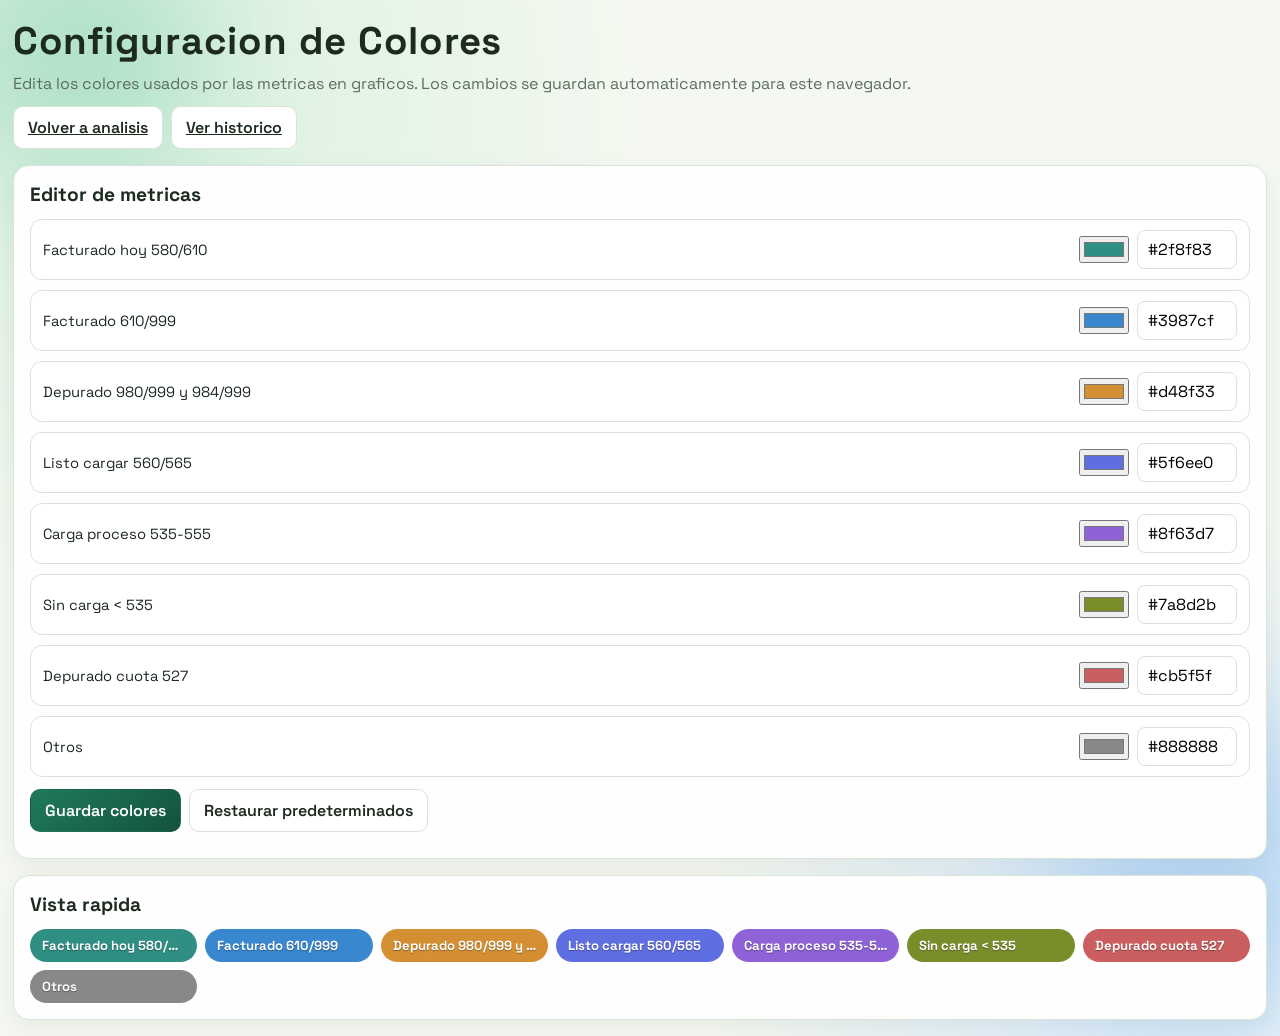
==== lanza_analisis_web/web/config.html @ 63d65303 "Editor de colores de metricas" ====
<!doctype html>
<html lang="es">
<head>
  <meta charset="utf-8">
  <meta name="viewport" content="width=device-width, initial-scale=1">
  <title>Configuracion de Colores - LANZA</title>
  <link rel="preconnect" href="https://fonts.googleapis.com">
  <link rel="preconnect" href="https://fonts.gstatic.com" crossorigin>
  <link href="https://fonts.googleapis.com/css2?family=Space+Grotesk:wght@400;500;700&display=swap" rel="stylesheet">
  <link rel="stylesheet" href="styles.css">
</head>
<body>
  <div class="bg-shape bg-shape-a"></div>
  <div class="bg-shape bg-shape-b"></div>

  <main class="app-shell">
    <header class="hero">
      <h1>Configuracion de Colores</h1>
      <p>Edita los colores usados por las metricas en graficos. Los cambios se guardan automaticamente para este navegador.</p>
      <div class="hero-actions">
        <a href="index.html" class="btn btn-secondary">Volver a analisis</a>
        <a href="historico.html" class="btn btn-secondary">Ver historico</a>
      </div>
    </header>

    <section class="panel">
      <h2>Editor de metricas</h2>
      <div id="configGrid" class="config-grid"></div>
      <div class="actions">
        <button id="saveBtn" class="btn btn-primary">Guardar colores</button>
        <button id="resetBtn" class="btn btn-secondary">Restaurar predeterminados</button>
      </div>
      <p id="statusMsg" class="hint"></p>
    </section>

    <section class="panel">
      <h2>Vista rapida</h2>
      <div id="previewBar" class="preview-bar"></div>
    </section>
  </main>

  <script>
    const METRIC_COLORS_STORAGE_KEY = "lanza_metric_colors";

    const CATEGORY_LABELS = {
      facturada_hoy_580_610: "Facturado hoy 580/610",
      facturada_610_999: "Facturado 610/999",
      depurado_980_984_999: "Depurado 980/999 y 984/999",
      listo_cargar_560_565: "Listo cargar 560/565",
      carga_proceso_535_555: "Carga proceso 535-555",
      sin_carga_menor_535: "Sin carga < 535",
      depurado_cuota_527: "Depurado cuota 527",
      otros: "Otros",
    };

    const CATEGORY_ORDER = [
      "facturada_hoy_580_610",
      "facturada_610_999",
      "depurado_980_984_999",
      "listo_cargar_560_565",
      "carga_proceso_535_555",
      "sin_carga_menor_535",
      "depurado_cuota_527",
      "otros",
    ];

    const DEFAULT_METRIC_COLORS = {
      facturada_hoy_580_610: "#2f8f83",
      facturada_610_999: "#3987cf",
      depurado_980_984_999: "#d48f33",
      listo_cargar_560_565: "#5f6ee0",
      carga_proceso_535_555: "#8f63d7",
      sin_carga_menor_535: "#7a8d2b",
      depurado_cuota_527: "#cb5f5f",
      otros: "#888888",
    };

    const state = {
      colors: { ...DEFAULT_METRIC_COLORS },
    };

    const els = {
      configGrid: document.getElementById("configGrid"),
      previewBar: document.getElementById("previewBar"),
      statusMsg: document.getElementById("statusMsg"),
      saveBtn: document.getElementById("saveBtn"),
      resetBtn: document.getElementById("resetBtn"),
    };

    function normalizeHexColor(value) {
      const hex = String(value || "").trim();
      return /^#[0-9a-fA-F]{6}$/.test(hex) ? hex.toLowerCase() : null;
    }

    function loadColors() {
      const next = { ...DEFAULT_METRIC_COLORS };
      try {
        const raw = localStorage.getItem(METRIC_COLORS_STORAGE_KEY);
        if (raw) {
          const parsed = JSON.parse(raw);
          if (parsed && typeof parsed === "object") {
            for (const key of Object.keys(DEFAULT_METRIC_COLORS)) {
              const normalized = normalizeHexColor(parsed[key]);
              if (normalized) {
                next[key] = normalized;
              }
            }
          }
        }
      } catch (error) {
        console.warn("No se pudo cargar configuracion de colores", error);
      }
      state.colors = next;
    }

    function saveColors() {
      localStorage.setItem(METRIC_COLORS_STORAGE_KEY, JSON.stringify(state.colors));
      els.statusMsg.textContent = "Colores guardados. Si tenes el analisis abierto, actualiza la pagina para verlos.";
    }

    function createColorRow(categoryKey) {
      const row = document.createElement("div");
      row.className = "config-row";

      const label = document.createElement("div");
      label.className = "config-label";
      label.textContent = CATEGORY_LABELS[categoryKey] || categoryKey;

      const inputWrap = document.createElement("div");
      inputWrap.className = "color-input-group";

      const picker = document.createElement("input");
      picker.type = "color";
      picker.value = state.colors[categoryKey];
      picker.dataset.category = categoryKey;

      const text = document.createElement("input");
      text.type = "text";
      text.value = state.colors[categoryKey];
      text.maxLength = 7;
      text.className = "hex-input";
      text.dataset.category = categoryKey;

      picker.addEventListener("input", () => {
        const value = normalizeHexColor(picker.value);
        if (!value) return;
        state.colors[categoryKey] = value;
        text.value = value;
        renderPreview();
      });

      text.addEventListener("change", () => {
        const value = normalizeHexColor(text.value);
        if (!value) {
          text.value = state.colors[categoryKey];
          return;
        }
        state.colors[categoryKey] = value;
        picker.value = value;
        text.value = value;
        renderPreview();
      });

      inputWrap.append(picker, text);
      row.append(label, inputWrap);
      return row;
    }

    function renderConfigRows() {
      els.configGrid.innerHTML = "";
      for (const key of CATEGORY_ORDER) {
        els.configGrid.appendChild(createColorRow(key));
      }
    }

    function renderPreview() {
      els.previewBar.innerHTML = "";
      for (const key of CATEGORY_ORDER) {
        const chip = document.createElement("div");
        chip.className = "preview-chip";
        chip.style.backgroundColor = state.colors[key];
        chip.title = CATEGORY_LABELS[key];
        chip.textContent = CATEGORY_LABELS[key];
        els.previewBar.appendChild(chip);
      }
    }

    els.saveBtn.addEventListener("click", saveColors);
    els.resetBtn.addEventListener("click", () => {
      state.colors = { ...DEFAULT_METRIC_COLORS };
      renderConfigRows();
      renderPreview();
      els.statusMsg.textContent = "Colores restaurados a predeterminados. Guarda para aplicar.";
    });

    loadColors();
    renderConfigRows();
    renderPreview();
  </script>
</body>
</html>
---- lanza_analisis_web/web/styles.css ----
:root {
  --bg: #f4f8f0;
  --panel: #ffffff;
  --ink: #1d2a20;
  --muted: #5d6d61;
  --accent: #1f7a5a;
  --accent-strong: #14533d;
  --line: #d8e4d8;
  --chip: #ecf5ed;
}

* {
  box-sizing: border-box;
}

body {
  margin: 0;
  font-family: "Space Grotesk", sans-serif;
  color: var(--ink);
  background: radial-gradient(circle at 10% 10%, #d7f0df 0, transparent 34%),
              radial-gradient(circle at 90% 90%, #d6e9fb 0, transparent 30%),
              var(--bg);
  min-height: 100vh;
  overflow-x: hidden;
}

.bg-shape {
  position: fixed;
  border-radius: 999px;
  filter: blur(60px);
  opacity: 0.35;
  pointer-events: none;
}

.bg-shape-a {
  width: 260px;
  height: 260px;
  background: #65c59d;
  top: -80px;
  left: -60px;
}

.bg-shape-b {
  width: 300px;
  height: 300px;
  background: #7fb8f1;
  right: -80px;
  bottom: -100px;
}

.app-shell {
  position: relative;
  z-index: 2;
  width: min(100%, 1920px);
  margin-inline: auto;
  padding: 16px clamp(8px, 1vw, 16px);
  display: grid;
  gap: 16px;
}

.hero h1 {
  margin: 0;
  font-size: clamp(1.8rem, 3vw, 2.6rem);
  letter-spacing: 0.02em;
}

.hero p {
  margin: 8px 0 0;
  color: var(--muted);
}

.hero-actions {
  margin-top: 12px;
  display: flex;
  flex-wrap: wrap;
  gap: 8px;
}

.panel {
  background: color-mix(in srgb, var(--panel) 92%, #f0f6ef 8%);
  border: 1px solid var(--line);
  border-radius: 16px;
  padding: 16px;
  box-shadow: 0 8px 26px rgba(0, 0, 0, 0.06);
  animation: rise 0.45s ease both;
}

@keyframes rise {
  from { transform: translateY(8px); opacity: 0; }
  to { transform: translateY(0); opacity: 1; }
}

.hidden {
  display: none;
}

.panel h2 {
  margin: 0 0 12px;
  font-size: 1.2rem;
}

.upload-grid,
.filters-grid {
  display: grid;
  gap: 12px;
  grid-template-columns: repeat(auto-fit, minmax(220px, 1fr));
}

.field {
  display: grid;
  gap: 6px;
}

.field span {
  font-size: 0.92rem;
  color: var(--muted);
}

.field input,
.field select {
  width: 100%;
  border: 1px solid var(--line);
  border-radius: 10px;
  padding: 10px 12px;
  font: inherit;
  background: #fff;
}

.field.full {
  grid-column: 1 / -1;
}

.tp-grid {
  display: flex;
  flex-wrap: wrap;
  gap: 8px;
}

.tp-item {
  display: inline-flex;
  align-items: center;
  gap: 6px;
  padding: 8px 10px;
  border-radius: 999px;
  border: 1px solid var(--line);
  background: var(--chip);
}

.actions,
.table-actions {
  margin-top: 12px;
  display: flex;
  gap: 8px;
  flex-wrap: wrap;
}

.btn {
  border: 1px solid var(--line);
  background: #fff;
  color: var(--ink);
  border-radius: 10px;
  padding: 10px 14px;
  font: inherit;
  font-weight: 600;
  cursor: pointer;
  transition: transform 0.12s ease, box-shadow 0.12s ease;
}

.btn:hover {
  transform: translateY(-1px);
  box-shadow: 0 6px 14px rgba(0, 0, 0, 0.08);
}

.btn-primary {
  background: linear-gradient(140deg, var(--accent), var(--accent-strong));
  border-color: transparent;
  color: #fff;
}

.hint {
  margin: 10px 0 0;
  color: var(--muted);
  font-size: 0.92rem;
}

.cards {
  display: grid;
  grid-template-columns: repeat(auto-fit, minmax(140px, 1fr));
  gap: 10px;
}

.card {
  border: 1px solid var(--line);
  border-radius: 12px;
  padding: 12px;
  background: #fff;
}

.card .label {
  font-size: 0.82rem;
  color: var(--muted);
}

.oc-list {
  display: flex;
  flex-wrap: wrap;
  gap: 10px;
  margin: 10px 0;
}

.oc-item {
  display: flex;
  align-items: center;
  gap: 8px;
  padding: 8px 12px;
  background: var(--chip);
  border-radius: 8px;
  font-size: 0.9rem;
}

.config-grid {
  display: grid;
  gap: 10px;
}

.config-row {
  display: flex;
  justify-content: space-between;
  align-items: center;
  border: 1px solid var(--line);
  border-radius: 12px;
  background: #fff;
  padding: 10px 12px;
  gap: 10px;
}

.config-label {
  font-size: 0.92rem;
  color: var(--ink);
}

.color-input-group {
  display: flex;
  align-items: center;
  gap: 8px;
}

.hex-input {
  border: 1px solid var(--line);
  border-radius: 8px;
  padding: 8px 10px;
  width: 100px;
  text-transform: lowercase;
  font: inherit;
}

.preview-bar {
  display: grid;
  grid-template-columns: repeat(auto-fit, minmax(160px, 1fr));
  gap: 8px;
}

.preview-chip {
  border-radius: 999px;
  padding: 8px 12px;
  color: #fff;
  font-size: 0.82rem;
  font-weight: 700;
  text-shadow: 0 1px 1px rgba(0, 0, 0, 0.35);
  white-space: nowrap;
  overflow: hidden;
  text-overflow: ellipsis;
}

  padding: 12px;
  background: #fff;
  min-height: 320px;
}

.table-wrap {
  overflow: auto;
  border: 1px solid var(--line);
  border-radius: 12px;
  margin-top: 12px;
  background: #fff;
}

#comparisonControls {
  display: block;
}

#comparisonControls .table-wrap {
  display: none;
}

#lanzamientoSection {
  background: color-mix(in srgb, var(--panel) 94%, #dff3e8 6%);
  border-color: rgba(47, 143, 131, 0.16);
  box-shadow: 0 12px 30px rgba(47, 143, 131, 0.07);
}

#lanzamientoSection h2 {
  color: var(--accent-strong);
  margin-bottom: 10px;
}

#lanzamientoSection .table-wrap {
  margin-top: 12px;
}

#lanzamientoTable {
  width: 100%;
  min-width: 100%;
  text-align: center;
  border-collapse: collapse;
}

#lanzamientoTable th,
#lanzamientoTable td {
  padding: 12px 14px;
  white-space: normal;
  border-bottom: 1px solid #edf1ed;
}

#lanzamientoTable th {
  background: transparent;
  color: var(--ink);
  font-weight: 700;
}

#lanzamientoTable tbody tr:last-child td {
  border-bottom: none;
}

#lanzamientoTable tr.ns-high td {
  background: #eaf8ed;
  color: #1f6a3f;
  font-weight: 700;
}

#lanzamientoTable tr.ns-medium td {
  background: #fff8e1;
  color: #8a6b16;
  font-weight: 700;
}

#lanzamientoTable tr.ns-low td {
  background: #fdecea;
  color: #942b2b;
  font-weight: 700;
}

table {
  width: 100%;
  border-collapse: collapse;
  min-width: 920px;
}

th,
td {
}

@media (max-width: 740px) {
  .app-shell {
    padding: 14px;
  }

  .panel {
    border-radius: 12px;
    padding: 12px;
  }
}
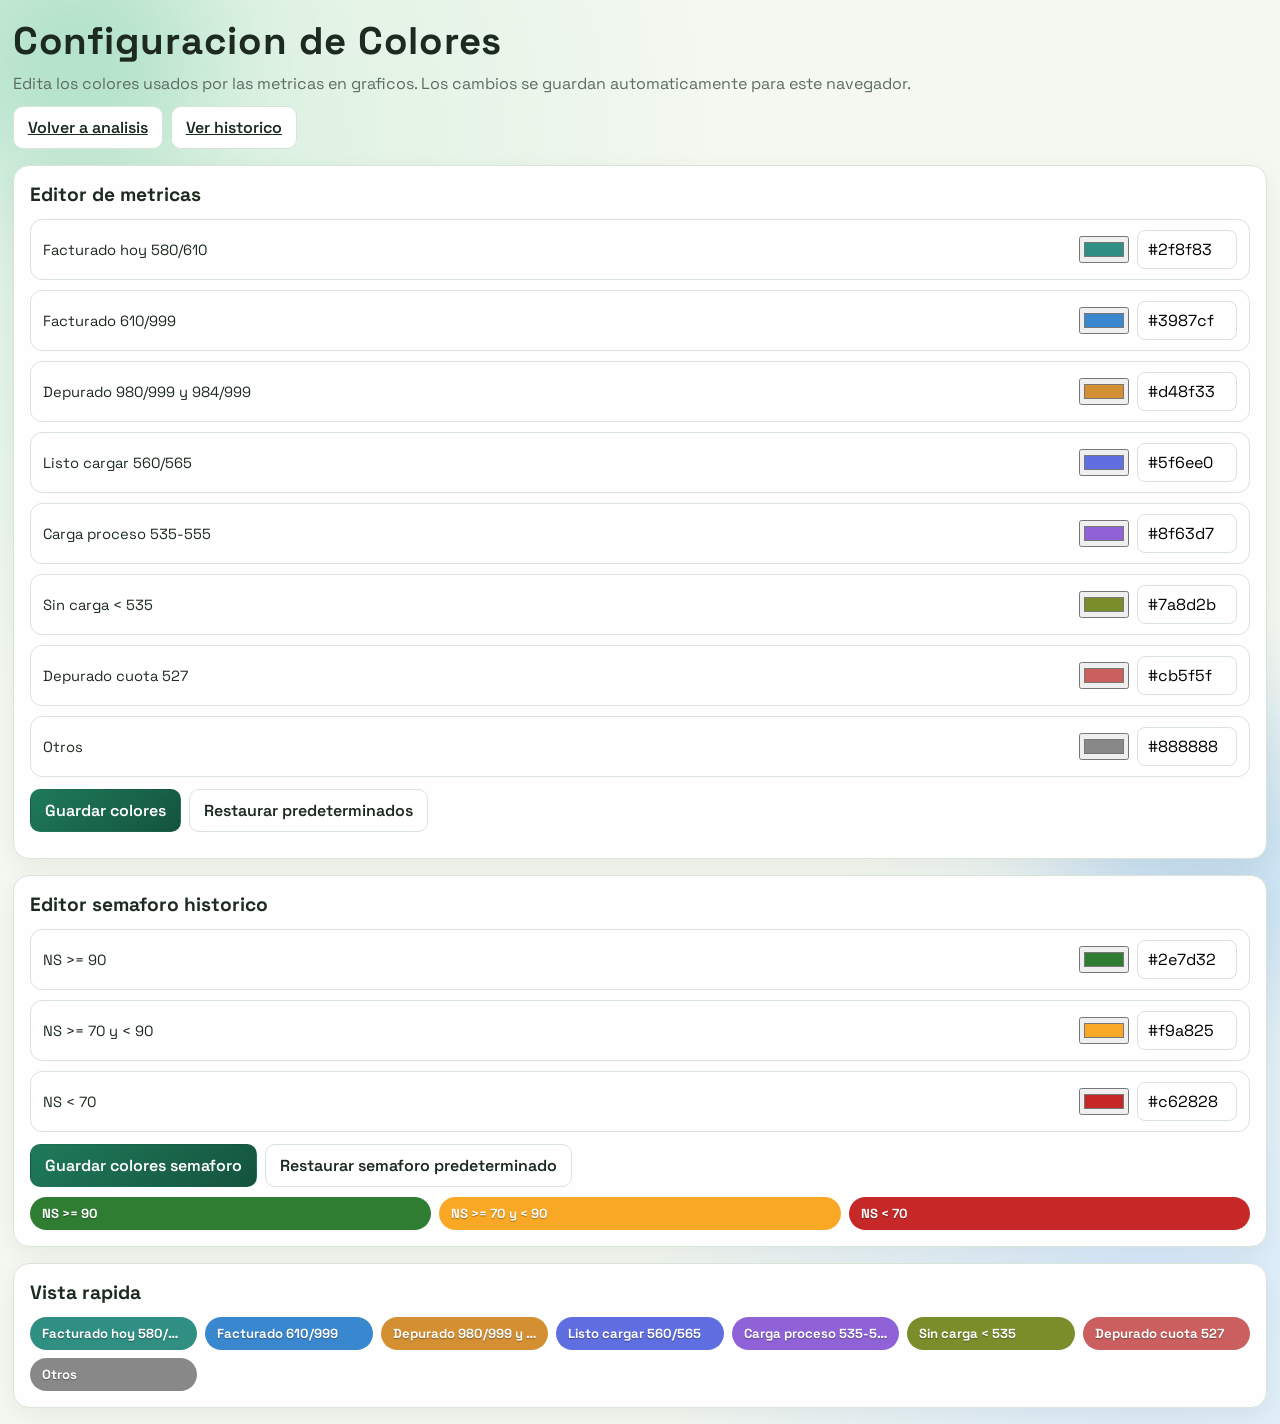
==== commit d865fd8d: "Editori de colores del historico semaforo agregado a la config del editor de colores" ====
--- a/lanza_analisis_web/web/config.html
+++ b/lanza_analisis_web/web/config.html
@@ -34,6 +34,17 @@
     </section>
 
     <section class="panel">
+      <h2>Editor semaforo historico</h2>
+      <div id="gaugeConfigGrid" class="config-grid"></div>
+      <div class="actions">
+        <button id="saveGaugeBtn" class="btn btn-primary">Guardar colores semaforo</button>
+        <button id="resetGaugeBtn" class="btn btn-secondary">Restaurar semaforo predeterminado</button>
+      </div>
+      <p id="gaugeStatusMsg" class="hint"></p>
+      <div id="gaugePreviewBar" class="preview-bar"></div>
+    </section>
+
+    <section class="panel">
       <h2>Vista rapida</h2>
       <div id="previewBar" class="preview-bar"></div>
     </section>
@@ -41,6 +52,7 @@
 
   <script>
     const METRIC_COLORS_STORAGE_KEY = "lanza_metric_colors";
+    const GAUGE_COLORS_STORAGE_KEY = "lanza_historico_gauge_colors";
 
     const CATEGORY_LABELS = {
       facturada_hoy_580_610: "Facturado hoy 580/610",
@@ -75,8 +87,23 @@
       otros: "#888888",
     };
 
+    const DEFAULT_GAUGE_COLORS = {
+      high: "#2e7d32",
+      medium: "#f9a825",
+      low: "#c62828",
+    };
+
+    const GAUGE_LABELS = {
+      high: "NS >= 90",
+      medium: "NS >= 70 y < 90",
+      low: "NS < 70",
+    };
+
+    const GAUGE_ORDER = ["high", "medium", "low"];
+
     const state = {
       colors: { ...DEFAULT_METRIC_COLORS },
+      gaugeColors: { ...DEFAULT_GAUGE_COLORS },
     };
 
     const els = {
@@ -85,6 +112,11 @@
       statusMsg: document.getElementById("statusMsg"),
       saveBtn: document.getElementById("saveBtn"),
       resetBtn: document.getElementById("resetBtn"),
+      gaugeConfigGrid: document.getElementById("gaugeConfigGrid"),
+      gaugePreviewBar: document.getElementById("gaugePreviewBar"),
+      gaugeStatusMsg: document.getElementById("gaugeStatusMsg"),
+      saveGaugeBtn: document.getElementById("saveGaugeBtn"),
+      resetGaugeBtn: document.getElementById("resetGaugeBtn"),
     };
 
     function normalizeHexColor(value) {
@@ -113,9 +145,35 @@
       state.colors = next;
     }
 
+    function loadGaugeColors() {
+      const next = { ...DEFAULT_GAUGE_COLORS };
+      try {
+        const raw = localStorage.getItem(GAUGE_COLORS_STORAGE_KEY);
+        if (raw) {
+          const parsed = JSON.parse(raw);
+          if (parsed && typeof parsed === "object") {
+            for (const key of GAUGE_ORDER) {
+              const normalized = normalizeHexColor(parsed[key]);
+              if (normalized) {
+                next[key] = normalized;
+              }
+            }
+          }
+        }
+      } catch (error) {
+        console.warn("No se pudo cargar colores de semaforo", error);
+      }
+      state.gaugeColors = next;
+    }
+
     function saveColors() {
       localStorage.setItem(METRIC_COLORS_STORAGE_KEY, JSON.stringify(state.colors));
       els.statusMsg.textContent = "Colores guardados. Si tenes el analisis abierto, actualiza la pagina para verlos.";
+    }
+
+    function saveGaugeColors() {
+      localStorage.setItem(GAUGE_COLORS_STORAGE_KEY, JSON.stringify(state.gaugeColors));
+      els.gaugeStatusMsg.textContent = "Colores de semaforo guardados. Actualiza el historico si lo tenes abierto.";
     }
 
     function createColorRow(categoryKey) {
@@ -185,6 +243,70 @@
       }
     }
 
+    function createGaugeColorRow(levelKey) {
+      const row = document.createElement("div");
+      row.className = "config-row";
+
+      const label = document.createElement("div");
+      label.className = "config-label";
+      label.textContent = GAUGE_LABELS[levelKey] || levelKey;
+
+      const inputWrap = document.createElement("div");
+      inputWrap.className = "color-input-group";
+
+      const picker = document.createElement("input");
+      picker.type = "color";
+      picker.value = state.gaugeColors[levelKey];
+
+      const text = document.createElement("input");
+      text.type = "text";
+      text.value = state.gaugeColors[levelKey];
+      text.maxLength = 7;
+      text.className = "hex-input";
+
+      picker.addEventListener("input", () => {
+        const value = normalizeHexColor(picker.value);
+        if (!value) return;
+        state.gaugeColors[levelKey] = value;
+        text.value = value;
+        renderGaugePreview();
+      });
+
+      text.addEventListener("change", () => {
+        const value = normalizeHexColor(text.value);
+        if (!value) {
+          text.value = state.gaugeColors[levelKey];
+          return;
+        }
+        state.gaugeColors[levelKey] = value;
+        picker.value = value;
+        text.value = value;
+        renderGaugePreview();
+      });
+
+      inputWrap.append(picker, text);
+      row.append(label, inputWrap);
+      return row;
+    }
+
+    function renderGaugeConfigRows() {
+      els.gaugeConfigGrid.innerHTML = "";
+      for (const key of GAUGE_ORDER) {
+        els.gaugeConfigGrid.appendChild(createGaugeColorRow(key));
+      }
+    }
+
+    function renderGaugePreview() {
+      els.gaugePreviewBar.innerHTML = "";
+      for (const key of GAUGE_ORDER) {
+        const chip = document.createElement("div");
+        chip.className = "preview-chip";
+        chip.style.backgroundColor = state.gaugeColors[key];
+        chip.textContent = GAUGE_LABELS[key];
+        els.gaugePreviewBar.appendChild(chip);
+      }
+    }
+
     els.saveBtn.addEventListener("click", saveColors);
     els.resetBtn.addEventListener("click", () => {
       state.colors = { ...DEFAULT_METRIC_COLORS };
@@ -193,9 +315,20 @@
       els.statusMsg.textContent = "Colores restaurados a predeterminados. Guarda para aplicar.";
     });
 
+    els.saveGaugeBtn.addEventListener("click", saveGaugeColors);
+    els.resetGaugeBtn.addEventListener("click", () => {
+      state.gaugeColors = { ...DEFAULT_GAUGE_COLORS };
+      renderGaugeConfigRows();
+      renderGaugePreview();
+      els.gaugeStatusMsg.textContent = "Colores de semaforo restaurados. Guarda para aplicar.";
+    });
+
     loadColors();
     renderConfigRows();
     renderPreview();
+    loadGaugeColors();
+    renderGaugeConfigRows();
+    renderGaugePreview();
   </script>
 </body>
 </html>
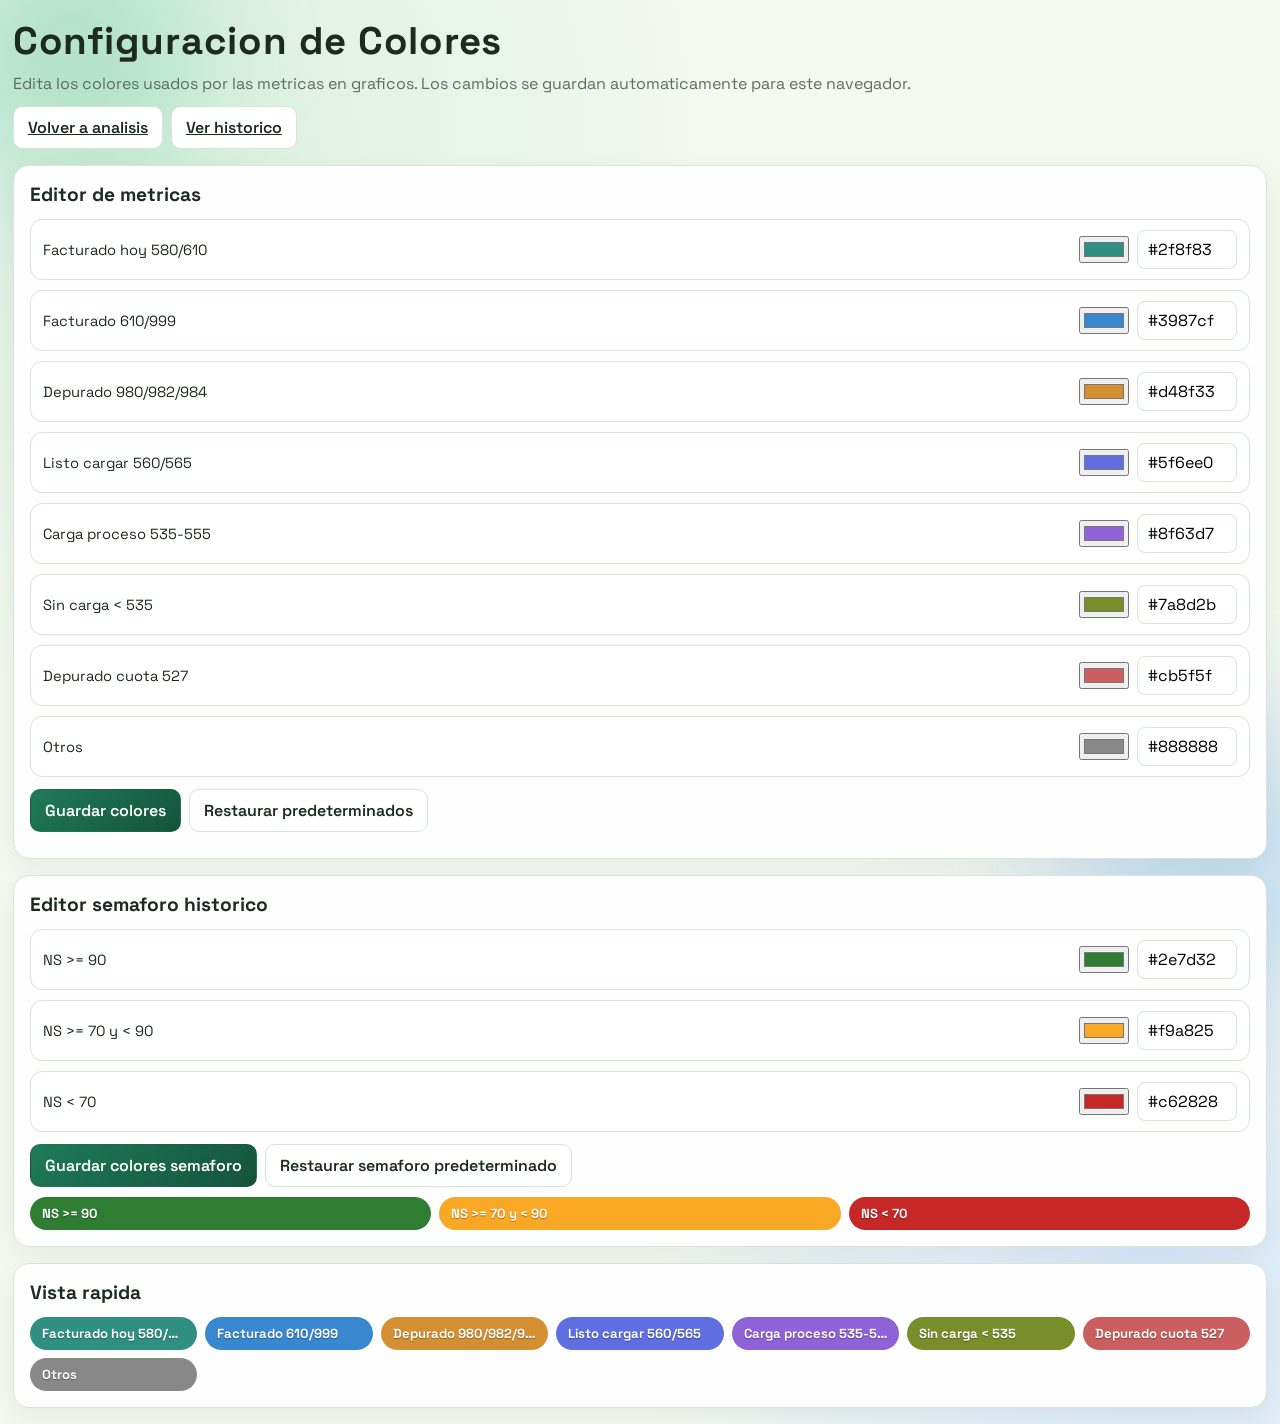
==== commit 8c29a7c4: "Capacidad de operar sin OC" ====
--- a/lanza_analisis_web/web/config.html
+++ b/lanza_analisis_web/web/config.html
@@ -57,7 +57,7 @@
     const CATEGORY_LABELS = {
       facturada_hoy_580_610: "Facturado hoy 580/610",
       facturada_610_999: "Facturado 610/999",
-      depurado_980_984_999: "Depurado 980/999 y 984/999",
+      depurado_980_984_999: "Depurado 980/982/984",
       listo_cargar_560_565: "Listo cargar 560/565",
       carga_proceso_535_555: "Carga proceso 535-555",
       sin_carga_menor_535: "Sin carga < 535",
